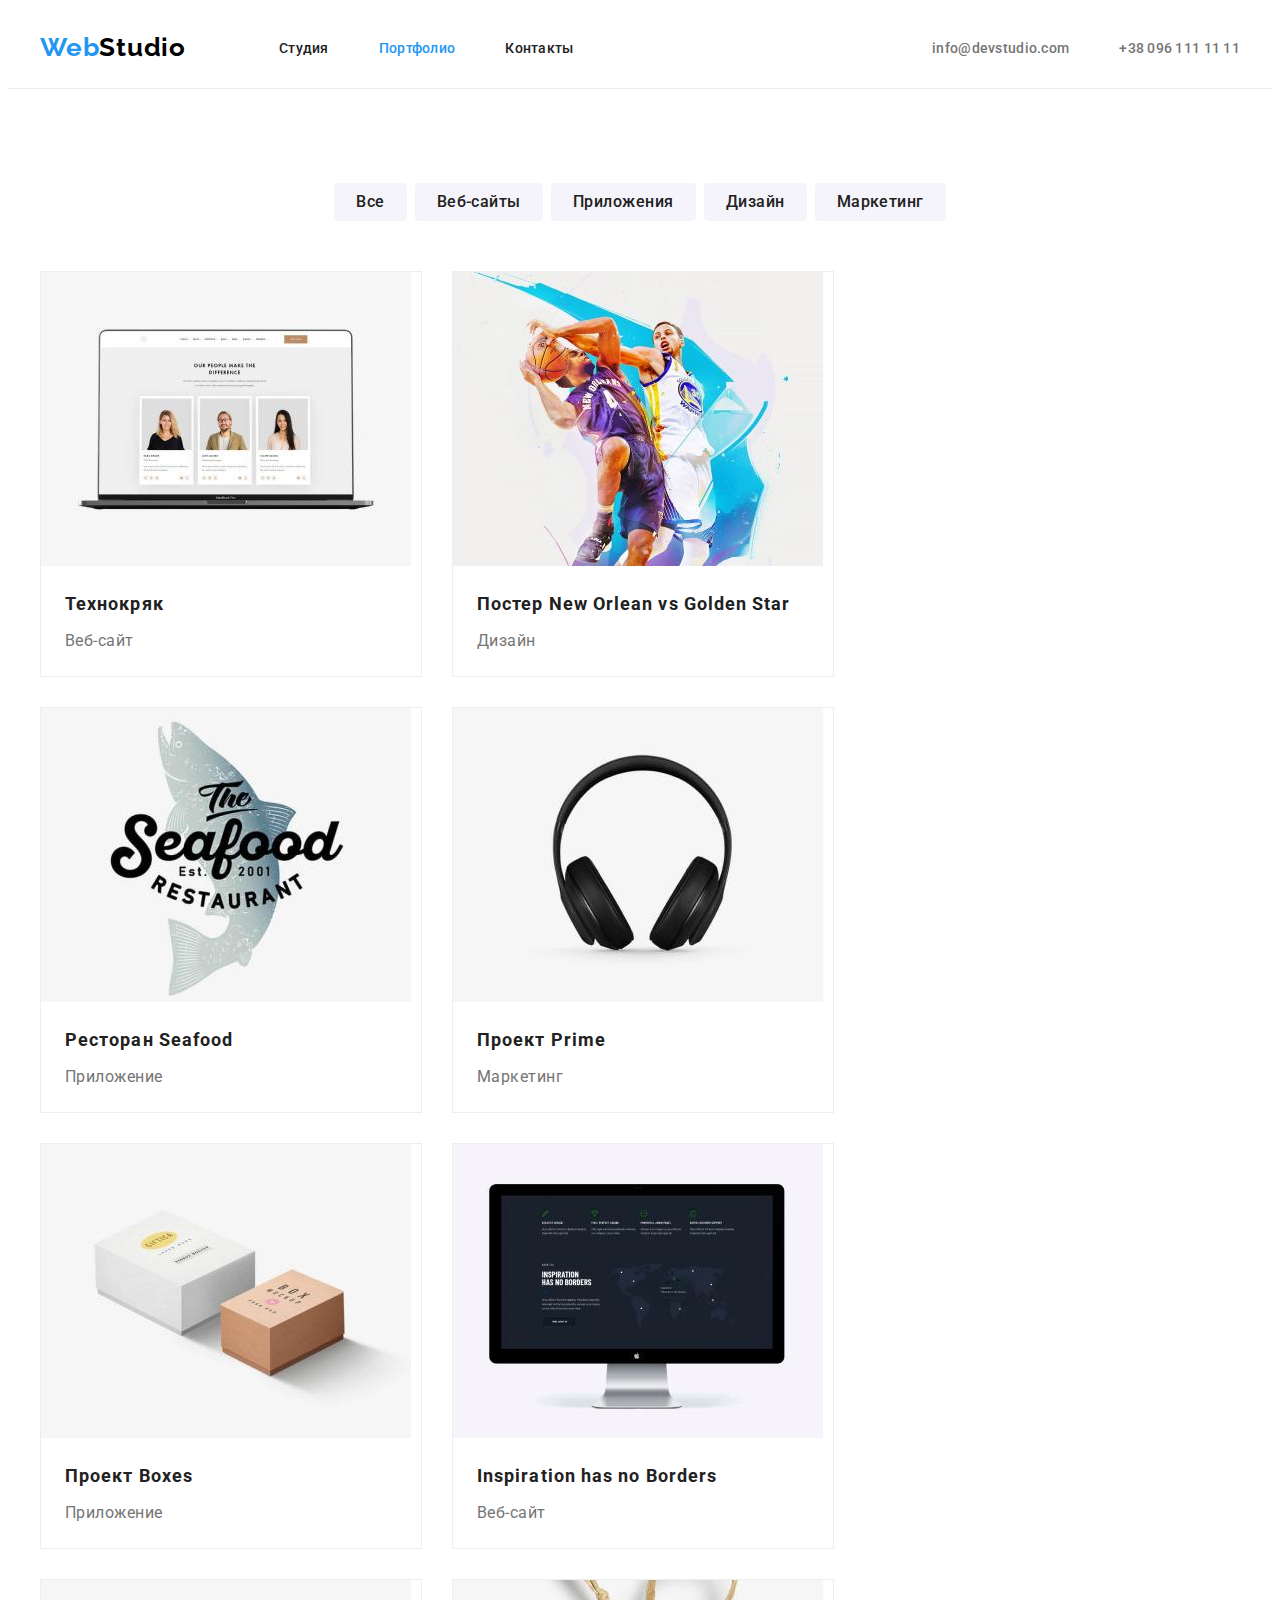
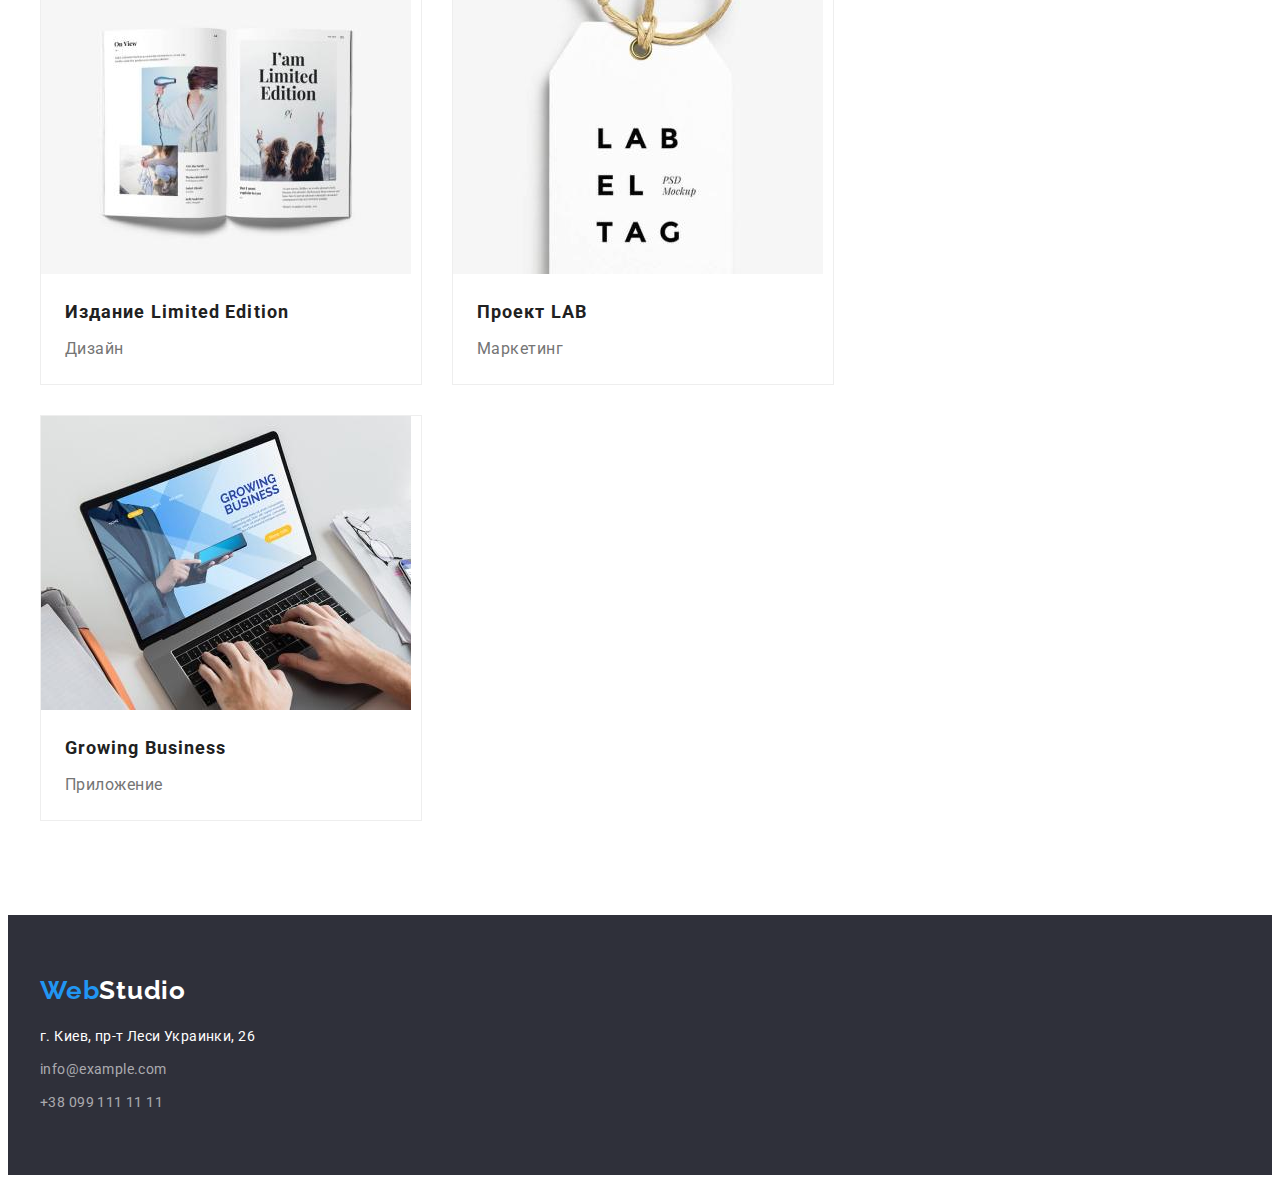
==== portfolio.html @ e5a08b95 "add file to hw3" ====
<!DOCTYPE html>
<html lang="ru">
  <head>
    <meta charset="UTF-8" />
    <meta http-equiv="X-UA-Compatible" content="IE=edge" />
    <meta name="viewport" content="width=device-width, initial-scale=1.0" />
    <title>Portfolio</title>
    <link rel="preconnect" href="https://fonts.googleapis.com" />
    <link rel="preconnect" href="https://fonts.gstatic.com" crossorigin />
    <link
      href="https://fonts.googleapis.com/css2?family=Raleway:wght@700&family=Roboto:wght@400;500;700;900&display=swap"
      rel="stylesheet"
    />
    <link
      rel="stylesheet"
      href="https://cdnjs.cloudflare.com/ajax/libs/modern-normalize/1.1.0/modern-normalize.min.css"
      integrity="sha512-wpPYUAdjBVSE4KJnH1VR1HeZfpl1ub8YT/NKx4PuQ5NmX2tKuGu6U/JRp5y+Y8XG2tV+wKQpNHVUX03MfMFn9Q=="
      crossorigin="anonymous"
      referrerpolicy="no-referrer"
    />
    <link rel="stylesheet" href="./css/style.css" />
  </head>
  <body>
    <header class="header">
      <div class="container header-container">
        <a class="header-logo link" href="./index.html"
          ><span class="header-logo-accent">Web</span>Studio</a
        >
        <nav class="header-nav">
          <ul class="header-nav-list list">
            <li class="header-nav-item">
              <a class="header-nav-link link" href="./index.html">Студия</a>
            </li>
            <li class="header-nav-item">
              <a class="header-nav-link link current" href="./portfolio.html"
                >Портфолио</a
              >
            </li>
            <li class="header-nav-item">
              <a class="header-nav-link link" href="">Контакты</a>
            </li>
          </ul>
        </nav>
        <ul class="header-contact-list list">
          <li class="header-contact-item">
            <a class="header-contact-link link" href="mailto:info@devstudio.com"
              >info@devstudio.com</a
            >
          </li>
          <li class="header-contact-item">
            <a class="header-contact-link link" href="tel:+380961111111"
              >+38 096 111 11 11</a
            >
          </li>
        </ul>
      </div>
    </header>
    <main>
      <section class="portfolio">
        <div class="container">
          <h1 class="visually-hidden">Портфолио</h1>
          <!--Filter-->
          <ul class="portfolio-filter-list list">
            <li class="portfolio-filter-item">
              <button class="portfolio-filter-btn" type="button">Все</button>
            </li>
            <li class="portfolio-filter-item">
              <button class="portfolio-filter-btn" type="button">
                Веб-сайты
              </button>
            </li>
            <li class="portfolio-filter-item">
              <button class="portfolio-filter-btn" type="button">
                Приложения
              </button>
            </li>
            <li class="portfolio-filter-item">
              <button class="portfolio-filter-btn" type="button">Дизайн</button>
            </li>
            <li class="portfolio-filter-item">
              <button class="portfolio-filter-btn" type="button">
                Маркетинг
              </button>
            </li>
          </ul>
          <!--Works list-->
          <ul class="portfolio-work-list list">
            <li class="portfolio-work-item">
              <a class="portfolio-work-link link" href=""
                ><img
                  src="./images/portfolio-webpage.jpg"
                  alt="Ноутбук с изображением веб станицы"
                  width="370"
                  height="294"
              /></a>
              <div class="portfolio-container-text">
                <h2 class="portfolio-work-title">Технокряк</h2>
                <p class="portfolio-work-text">Веб-сайт</p>
              </div>
            </li>
            <li class="portfolio-work-item">
              <a class="portfolio-work-link link" href=""
                ><img
                  src="./images/portfolio-basketball.jpg"
                  alt="Два баскедболиста"
                  width="370"
                  height="294"
              /></a>
              <div class="portfolio-container-text">
                <h2 class="portfolio-work-title">
                  Постер <span lang="en">New Orlean vs Golden Star</span>
                </h2>
                <p class="portfolio-work-text">Дизайн</p>
              </div>
            </li>
            <li class="portfolio-work-item">
              <a class="portfolio-work-link link" href=""
                ><img
                  src="./images/portfolio-seafood.jpg"
                  alt="Логотип ресторана"
                  width="370"
                  height="294"
              /></a>
              <div class="portfolio-container-text">
                <h2 class="portfolio-work-title">
                  Ресторан <span lang="en">Seafood</span>
                </h2>
                <p class="portfolio-work-text">Приложение</p>
              </div>
            </li>
            <li class="portfolio-work-item">
              <a class="portfolio-work-link link" href=""
                ><img
                  src="./images/portfolio-headphones.jpg"
                  alt="Наушники"
                  width="370"
                  height="294"
              /></a>
              <div class="portfolio-container-text">
                <h2 class="portfolio-work-title">
                  Проект <span lang="en">Prime</span>
                </h2>
                <p class="portfolio-work-text">Маркетинг</p>
              </div>
            </li>
            <li class="portfolio-work-item">
              <a class="portfolio-work-link link" href=""
                ><img
                  src="./images/portfolio-boxes.jpg"
                  alt="Две коробки"
                  width="370"
                  height="294"
              /></a>
              <div class="portfolio-container-text">
                <h2 class="portfolio-work-title">
                  Проект <span lang="en">Boxes</span>
                </h2>
                <p class="portfolio-work-text">Приложение</p>
              </div>
            </li>
            <li class="portfolio-work-item">
              <a class="portfolio-work-link link" href=""
                ><img
                  src="./images/portfolio-monitor.jpg"
                  alt="Монитор"
                  width="370"
                  height="294"
              /></a>
              <div class="portfolio-container-text">
                <h2 class="portfolio-work-title" lang="en">
                  Inspiration has no Borders
                </h2>
                <p class="portfolio-work-text">Веб-сайт</p>
              </div>
            </li>
            <li class="portfolio-work-item">
              <a class="portfolio-work-link link" href=""
                ><img
                  src="./images/portfolio-magazine.jpg"
                  alt="Журнал"
                  width="370"
                  height="294"
              /></a>
              <div class="portfolio-container-text">
                <h2 class="portfolio-work-title">
                  Издание <span lang="en">Limited Edition</span>
                </h2>
                <p class="portfolio-work-text">Дизайн</p>
              </div>
            </li>
            <li class="portfolio-work-item">
              <a class="portfolio-work-link link" href=""
                ><img
                  src="./images/portfolio-label.jpg"
                  alt="Ярлык"
                  width="370"
                  height="294"
              /></a>
              <div class="portfolio-container-text">
                <h2 class="portfolio-work-title">
                  Проект <span lang="en">LAB</span>
                </h2>
                <p class="portfolio-work-text">Маркетинг</p>
              </div>
            </li>
            <li class="portfolio-work-item">
              <a class="portfolio-work-link link" href=""
                ><img
                  src="./images/portfolio-notebook.jpg"
                  alt="Ноутбук"
                  width="370"
                  height="294"
              /></a>
              <div class="portfolio-container-text">
                <h2 class="portfolio-work-title" lang="en">Growing Business</h2>
                <p class="portfolio-work-text">Приложение</p>
              </div>
            </li>
          </ul>
        </div>
      </section>
    </main>
    <footer class="footer">
      <div class="container">
        <a class="footer-logo link" href="./index.html"
          ><span class="footer-logo-accent">Web</span>Studio
        </a>
        <address class="footer-address">
          <ul class="footer-list list">
            <li class="footer-item">
              <a
                class="footer-address-link link"
                href="https://goo.gl/maps/RLzgMfpruisoDYnj7"
                target="_blank"
                rel="noopener noreferrer"
                >г. Киев, пр-т Леси Украинки, 26
              </a>
            </li>
            <li class="footer-item">
              <a class="footer-link link" href="mailto:info@example.com"
                >info@example.com</a
              >
            </li>
            <li class="footer-item">
              <a class="footer-link link" href="tel:+380991111111"
                >+38 099 111 11 11</a
              >
            </li>
          </ul>
        </address>
      </div>
    </footer>
  </body>
</html>
---- css/style.css ----
/*-----------VARIABLES-----------*/
:root {
  --accent-logo-color: #2196f3;
  --second-logo-color: #000000;
  --third-logo-color: #ffffff;
  --mine-header-text-color: #212121;
  --second-header-text-color: #757575;
  --mine-title-color: #ffffff;
  --second-title-color: #212121;
  --third-title-color: #212121;
  --main-text-color: #757575;
  --accent-color: #2196f3;
  --button-color: #2196f3;
  --button-second-text-color: #ffffff;
  --button-first-text-color: #212121;
  --mine-background-color: #2f303a;
  --second-background-color: #f5f4fa;
  --card-set-gap: 30px;
}

body {
  font-family: "Roboto", sans-serif;
}

/*-----------RESET STYLE-----------*/

p,
h1,
h2,
h3,
h4,
h5,
h6 {
  margin: 0;
}

ul {
  margin: 0;
  padding: 0;
}

button {
  cursor: pointer;
}

img {
  display: block;
  max-width: 100%;
  height: auto;
}

/*-----------SERVICE CLASS-----------*/

.container {
  width: 1200px;
  padding-left: 15px;
  padding-right: 15px;
  margin: 0 auto;
}

.list {
  list-style: none;
}

.link {
  text-decoration: none;
}

.visually-hidden {
  position: absolute;
  white-space: nowrap;
  width: 1px;
  height: 1px;
  overflow: hidden;
  border: 0;
  padding: 0;
  clip: rect(0 0 0 0);
  clip-path: inset(50%);
  margin: -1px;
}

/*-----------HEADER-----------*/

.header {
  border-bottom: 1px solid #ececec;
}

.header a {
  padding-top: 24px;
  padding-bottom: 25px;
}

.header-container {
  display: flex;
  align-items: center;
}

.header-logo {
  font-family: "Raleway", sans-serif;
  font-weight: 700;
  font-size: 26px;
  line-height: 1.19;
  letter-spacing: 0.03em;
  color: var(--second-logo-color);
  margin-right: 93px;
}

.header-logo-accent {
  color: var(--accent-logo-color);
}

.header-nav-list {
  display: flex;
}

.header-nav-item:not(:last-child) {
  margin-right: 50px;
}

.header-nav-link {
  font-weight: 500;
  font-size: 14px;
  line-height: 1.14;
  letter-spacing: 0.02em;
  color: var(--mine-header-text-color);
}

.header-nav-link:hover,
.header-nav-link:focus {
  color: var(--accent-color);
}

.header-nav-link.current {
  color: var(--accent-color);
}

.header-contact-list {
  display: flex;
  margin-left: auto;
}

.header-contact-item:not(:last-child) {
  margin-right: 50px;
}

.header-contact-link {
  font-weight: 500;
  font-size: 14px;
  line-height: 1.14;
  letter-spacing: 0.02em;
  color: var(--second-header-text-color);
}

.header-contact-link:hover,
.header-contact-link:focus {
  color: var(--accent-color);
}

/*-----------HERO-----------*/

.hero {
  background-color: var(--mine-background-color);
  padding-top: 200px;
  padding-bottom: 200px;
}

.hero-title {
  font-weight: 900;
  font-size: 44px;
  line-height: 1.36;
  text-align: center;
  letter-spacing: 0.06em;
  text-transform: uppercase;
  color: var(--mine-title-color);
  width: 696px;
  margin: 0 auto;
  margin-bottom: 30px;
}

.hero-btn {
  font-family: inherit;
  font-weight: 700;
  font-size: 16px;
  line-height: 1.87;
  display: flex;
  align-items: center;
  text-align: center;
  letter-spacing: 0.06em;
  color: var(--button-second-text-color);
  background-color: var(--button-color);
  box-shadow: 0px 4px 4px rgba(0, 0, 0, 0.15);
  border-radius: 4px;
  border-style: none;
  padding: 10px 32px;
  margin: 0 auto;
}

/*-----------QALITY-----------*/

.quality {
  padding-top: 94px;
  padding-bottom: 94px;
}

.quality-list {
  display: flex;
  flex-wrap: wrap;
  margin-top: calc(-1 * var(--card-set-gap));
  margin-left: calc(-1 * var(--card-set-gap));
}

.quality-item {
  flex-basis: calc(100% / 4 - var(--card-set-gap));
  margin-top: var(--card-set-gap);
  margin-left: var(--card-set-gap);
}

.quality-title {
  font-weight: 700;
  font-size: 14px;
  line-height: 1.14;
  letter-spacing: 0.03em;
  text-transform: uppercase;
  color: var(--third-title-color);
  margin-bottom: 10px;
}

.quality-text {
  font-weight: 400;
  font-size: 14px;
  line-height: 1.71;
  letter-spacing: 0.03em;
  color: var(--main-text-color);
}

/*-----------WORKS-----------*/

.works {
  padding-bottom: 94px;
}

.works-list {
  display: flex;
  flex-wrap: wrap;
  margin-top: calc(-1 * var(--card-set-gap));
  margin-left: calc(-1 * var(--card-set-gap));
}

.works-item {
  flex-basis: calc(100% / 3 - var(--card-set-gap));
  margin-top: var(--card-set-gap);
  margin-left: var(--card-set-gap);
}

.works-title {
  font-weight: 700;
  font-size: 36px;
  line-height: 1.17;
  text-align: center;
  letter-spacing: 0.03em;
  color: var(--second-title-color);
  margin-bottom: 50px;
}

/*-----------TEAM-----------*/

.team {
  background-color: var(--second-background-color);
  padding-top: 94px;
  padding-bottom: 94px;
}

.team-container {
  padding-top: 30px;
  padding-bottom: 30px;
}

.team-title {
  font-weight: 700;
  font-size: 36px;
  line-height: 1.17;
  text-align: center;
  letter-spacing: 0.03em;
  color: var(--second-title-color);
  margin-bottom: 50px;
}

.team-list {
  display: flex;
  flex-wrap: wrap;
  margin-top: calc(-1 * var(--card-set-gap));
  margin-left: calc(-1 * var(--card-set-gap));
}

.team-item {
  flex-basis: calc(100% / 4 - var(--card-set-gap));
  margin-top: var(--card-set-gap);
  margin-left: var(--card-set-gap);
  background-color: #ffffff;
}

.team-list-title {
  font-weight: 500;
  font-size: 16px;
  line-height: 1.19;
  text-align: center;
  letter-spacing: 0.03em;
  color: var(--third-title-color);
  margin-bottom: 10px;
}

.team-list-text {
  font-weight: 400;
  font-size: 16px;
  line-height: 1.19;
  text-align: center;
  letter-spacing: 0.03em;
  color: var(--main-text-color);
}

/*-----------FOOTER-----------*/

.footer {
  background-color: var(--mine-background-color);
  padding-top: 60px;
  padding-bottom: 60px;
}

.footer-logo {
  font-family: "Raleway", sans-serif;
  font-weight: 700;
  font-size: 26px;
  line-height: 1.19;
  letter-spacing: 0.03em;
  color: var(--third-logo-color);
  margin-bottom: 20px;
  display: block;
}

.footer-logo-accent {
  color: var(--accent-logo-color);
}

.footer-item:not(:last-child) {
  margin-bottom: 9px;
}

.footer-address-link {
  font-style: normal;
  font-weight: 400;
  font-size: 14px;
  line-height: 1.71;
  letter-spacing: 0.03em;
  color: #ffffff;
}

.footer-address-link:hover,
.footer-address-link:focus {
  color: var(--accent-color);
}

.footer-link {
  font-style: normal;
  font-weight: 400;
  font-size: 14px;
  line-height: 1.71;
  letter-spacing: 0.03em;
  color: rgba(255, 255, 255, 0.6);
}

.footer-link:hover,
.footer-link:focus {
  color: var(--accent-color);
}

/*-----------PORTFOLIO PAGE-----------*/

/*-----------PORTFOLIO BTN-----------*/

.portfolio {
  padding-top: 94px;
  padding-bottom: 94px;
}

.portfolio-filter-list {
  display: flex;
  justify-content: center;
  margin-bottom: 50px;
}

.portfolio-filter-item:not(:last-child) {
  margin-right: 8px;
}

.portfolio-filter-btn {
  font-family: inherit;
  font-weight: 500;
  font-size: 16px;
  line-height: 1.63;
  text-align: center;
  letter-spacing: 0.03em;
  color: var(--button-first-text-color);
  background-color: #f5f4fa;
  border-radius: 4px;
  border-style: none;
  padding: 6px 22px;
}

.portfolio-filter-btn:hover,
.portfolio-filter-btn:focus {
  color: var(--button-second-text-color);
  background-color: var(--button-color);
}

/*-----------PORTFOLIO WORKS-----------*/

.portfolio-work-list {
  display: flex;
  flex-wrap: wrap;
  margin-top: calc(-1 * var(--card-set-gap));
  margin-left: calc(-1 * var(--card-set-gap));
}

.portfolio-work-item {
  border: 1px solid #eeeeee;
  flex-basis: calc(100% / 3 - var(--card-set-gap));
  margin-top: var(--card-set-gap);
  margin-left: var(--card-set-gap);
}

.portfolio-work-title {
  font-weight: 700;
  font-size: 18px;
  line-height: 2;
  letter-spacing: 0.06em;
  color: var(--second-title-color);
  margin-bottom: 4px;
}

.portfolio-work-text {
  font-weight: 400;
  font-size: 16px;
  line-height: 1.87;
  letter-spacing: 0.03em;
  color: var(--main-text-color);
}

.portfolio-container-text {
  padding: 20px 24px;
}
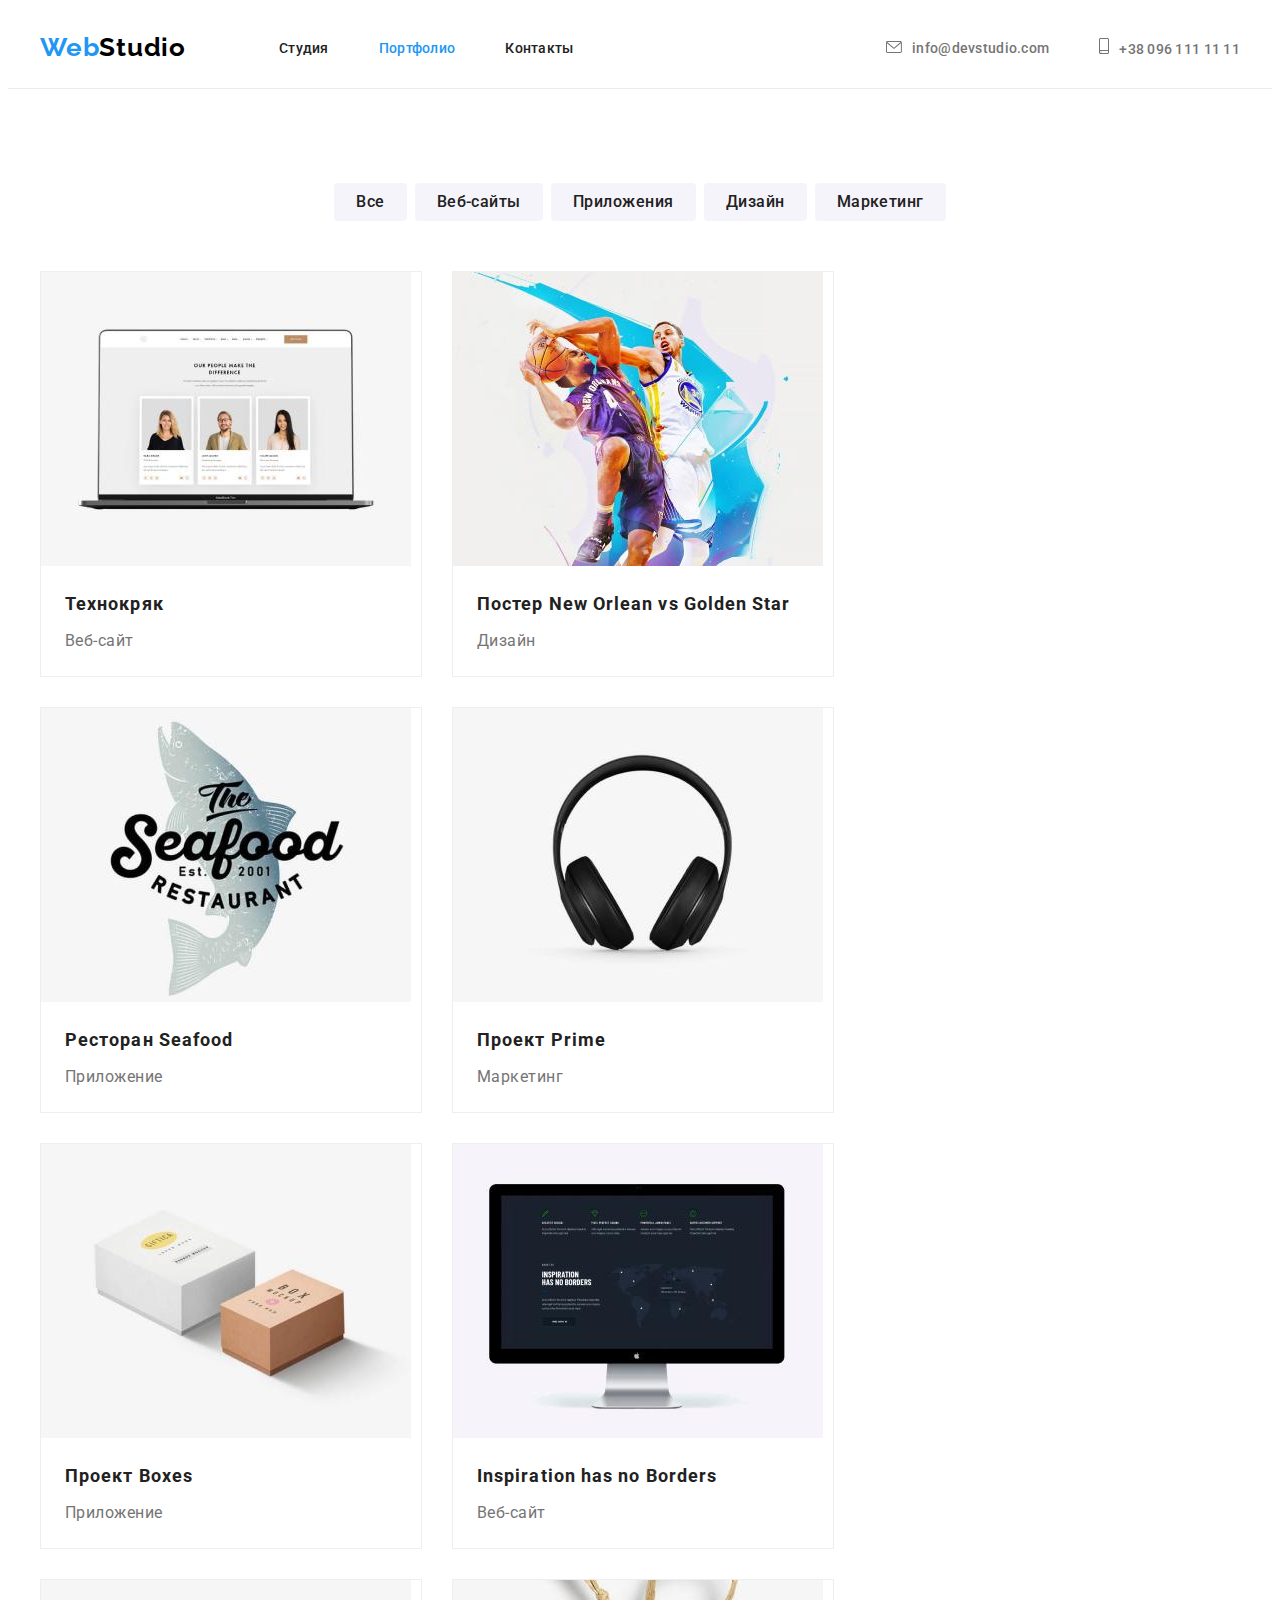
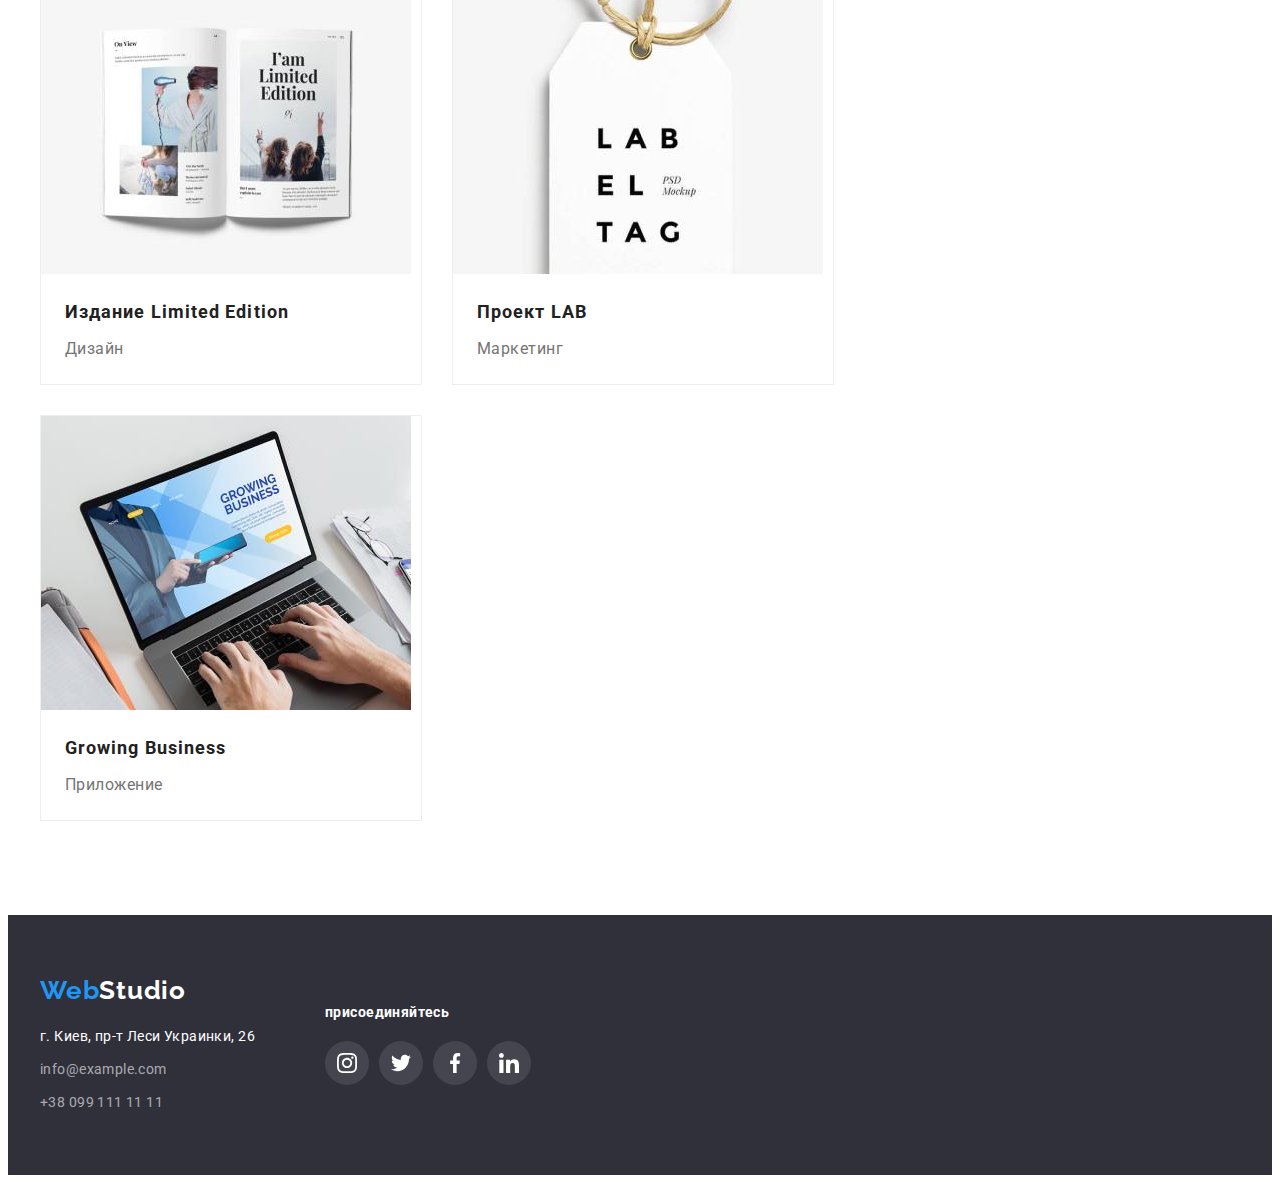
==== commit 669832cc: "add all changes" ====
--- a/portfolio.html
+++ b/portfolio.html
@@ -44,11 +44,15 @@
         <ul class="header-contact-list list">
           <li class="header-contact-item">
             <a class="header-contact-link link" href="mailto:info@devstudio.com"
+              ><svg class="header-icon" width="16" height="12">
+                <use href="./images/icons.svg#icon-envelope"></use></svg
               >info@devstudio.com</a
             >
           </li>
           <li class="header-contact-item">
             <a class="header-contact-link link" href="tel:+380961111111"
+              ><svg class="header-icon" width="10" height="16">
+                <use href="./images/icons.svg#icon-smartphone"></use></svg
               >+38 096 111 11 11</a
             >
           </li>
@@ -222,32 +226,69 @@
     </main>
     <footer class="footer">
       <div class="container">
-        <a class="footer-logo link" href="./index.html"
-          ><span class="footer-logo-accent">Web</span>Studio
-        </a>
-        <address class="footer-address">
-          <ul class="footer-list list">
-            <li class="footer-item">
-              <a
-                class="footer-address-link link"
-                href="https://goo.gl/maps/RLzgMfpruisoDYnj7"
-                target="_blank"
-                rel="noopener noreferrer"
-                >г. Киев, пр-т Леси Украинки, 26
-              </a>
-            </li>
-            <li class="footer-item">
-              <a class="footer-link link" href="mailto:info@example.com"
-                >info@example.com</a
-              >
-            </li>
-            <li class="footer-item">
-              <a class="footer-link link" href="tel:+380991111111"
-                >+38 099 111 11 11</a
-              >
-            </li>
-          </ul>
-        </address>
+        <div class="footer-container">
+          <div class="footer-addres">
+            <a class="footer-logo link" href="./index.html"
+              ><span class="footer-logo-accent">Web</span>Studio
+            </a>
+            <address class="footer-address">
+              <ul class="footer-list list">
+                <li class="footer-item">
+                  <a
+                    class="footer-address-link link"
+                    href="https://goo.gl/maps/RLzgMfpruisoDYnj7"
+                    target="_blank"
+                    rel="noopener noreferrer"
+                    >г. Киев, пр-т Леси Украинки, 26
+                  </a>
+                </li>
+                <li class="footer-item">
+                  <a class="footer-link link" href="mailto:info@example.com"
+                    >info@example.com</a
+                  >
+                </li>
+                <li class="footer-item">
+                  <a class="footer-link link" href="tel:+380991111111"
+                    >+38 099 111 11 11</a
+                  >
+                </li>
+              </ul>
+            </address>
+          </div>
+          <div class="footer-social">
+            <p class="footer-social-text">присоединяйтесь</p>
+            <ul class="footer-social-list list">
+              <li class="footer-social-item">
+                <a class="footer-social-link link" href="">
+                  <svg class="footer-social-icon" width="20" height="20">
+                    <use href="./images/icons.svg#icon-instagram"></use>
+                  </svg>
+                </a>
+              </li>
+              <li class="footer-social-item">
+                <a class="footer-social-link link" href="">
+                  <svg class="footer-social-icon" width="20" height="20">
+                    <use href="./images/icons.svg#icon-twitter"></use>
+                  </svg>
+                </a>
+              </li>
+              <li class="footer-social-item">
+                <a class="footer-social-link link" href="">
+                  <svg class="footer-social-icon" width="20" height="20">
+                    <use href="./images/icons.svg#icon-facebook"></use>
+                  </svg>
+                </a>
+              </li>
+              <li class="footer-social-item">
+                <a class="footer-social-link link" href="">
+                  <svg class="footer-social-icon" width="20" height="20">
+                    <use href="./images/icons.svg#icon-linkedin"></use>
+                  </svg>
+                </a>
+              </li>
+            </ul>
+          </div>
+        </div>
       </div>
     </footer>
   </body>
--- a/css/style.css
+++ b/css/style.css
@@ -15,6 +15,9 @@
   --button-first-text-color: #212121;
   --mine-background-color: #2f303a;
   --second-background-color: #f5f4fa;
+  --icon-main-color: #afb1b8;
+  --icon-second-color: #ffffff;
+  --icon-accent-color: #2196f3;
   --card-set-gap: 30px;
 }
 
@@ -134,6 +137,11 @@
   color: var(--accent-color);
 }
 
+.header-icon {
+  margin-right: 10px;
+  fill: currentColor;
+}
+
 .header-contact-list {
   display: flex;
   margin-left: auto;
@@ -159,9 +167,16 @@
 /*-----------HERO-----------*/
 
 .hero {
-  background-color: var(--mine-background-color);
+  background-color: #c4c4c4;
+  background-image: linear-gradient(
+      rgba(47, 48, 58, 0.4),
+      rgba(47, 48, 58, 0.4)
+    ),
+    url(../images/hero-bg.jpg);
   padding-top: 200px;
   padding-bottom: 200px;
+  margin: 0 auto;
+  max-width: 1600px;
 }
 
 .hero-title {
@@ -209,6 +224,20 @@
   margin-left: calc(-1 * var(--card-set-gap));
 }
 
+.quality-icon-container {
+  margin-bottom: 30px;
+  display: flex;
+  justify-content: center;
+  align-items: center;
+  width: 270px;
+  height: 120px;
+  background-color: #f5f4fa;
+  border-radius: 4px;
+}
+
+.quality-icon {
+}
+
 .quality-item {
   flex-basis: calc(100% / 4 - var(--card-set-gap));
   margin-top: var(--card-set-gap);
@@ -297,6 +326,9 @@
   margin-top: var(--card-set-gap);
   margin-left: var(--card-set-gap);
   background-color: #ffffff;
+  box-shadow: 0px 1px 3px rgba(0, 0, 0, 0.12), 0px 1px 1px rgba(0, 0, 0, 0.14),
+    0px 2px 1px rgba(0, 0, 0, 0.2);
+  border-radius: 0px 0px 4px 4px;
 }
 
 .team-list-title {
@@ -316,6 +348,95 @@
   text-align: center;
   letter-spacing: 0.03em;
   color: var(--main-text-color);
+}
+
+.team-social-list {
+  margin-top: 16px;
+  display: flex;
+  justify-content: center;
+}
+
+.team-social-item {
+  width: 44px;
+  height: 44px;
+}
+
+.team-social-item:not(:last-child) {
+  margin-right: 10px;
+}
+
+.team-social-link {
+  width: 100%;
+  height: 100%;
+  border-radius: 50%;
+  display: flex;
+  align-items: center;
+  justify-content: center;
+  color: var(--icon-main-color);
+}
+
+.team-social-link:hover,
+.team-social-link:focus {
+  background-color: var(--accent-color);
+  color: var(--icon-second-color);
+}
+
+.team-social-icon {
+  fill: currentColor;
+}
+
+/*-----------CLIENT-----------*/
+
+.client {
+  padding-top: 94px;
+  padding-bottom: 94px;
+}
+
+.client-title {
+  font-weight: 700;
+  font-size: 36px;
+  line-height: 1.17;
+  text-align: center;
+  letter-spacing: 0.03em;
+  margin-bottom: 50px;
+}
+
+.client-list {
+  display: flex;
+  align-items: center;
+  justify-content: center;
+  flex-wrap: wrap;
+  margin-top: calc(-1 * var(--card-set-gap));
+  margin-left: calc(-1 * var(--card-set-gap));
+}
+
+.client-item {
+  width: 170px;
+  height: 92px;
+  flex-basis: calc(100% / 6 - var(--card-set-gap));
+  margin-top: var(--card-set-gap);
+  margin-left: var(--card-set-gap);
+}
+
+.client-link {
+  width: 100%;
+  height: 100%;
+  display: flex;
+  align-items: center;
+  justify-content: center;
+  color: var(--icon-main-color);
+  border: 1px solid #afb1b8;
+  border-radius: 4px;
+}
+
+.client-link:hover,
+.client-link:focus {
+  color: var(--icon-accent-color);
+  border: 1px solid var(--accent-color);
+}
+
+.client-icon {
+  fill: currentColor;
 }
 
 /*-----------FOOTER-----------*/
@@ -373,6 +494,59 @@
   color: var(--accent-color);
 }
 
+.footer-container {
+  display: flex;
+  align-items: center;
+}
+
+.footer-addres {
+  margin-right: 70px;
+}
+
+.footer-social-text {
+  font-weight: 700;
+  font-size: 14px;
+  line-height: 1.14;
+  letter-spacing: 0.03em;
+  color: #ffffff;
+  margin-bottom: 20px;
+}
+
+.footer-social-list {
+  display: flex;
+  justify-content: center;
+  align-items: center;
+}
+
+.footer-social-item {
+  width: 44px;
+  height: 44px;
+}
+
+.footer-social-item:not(:last-child) {
+  margin-right: 10px;
+}
+
+.footer-social-link {
+  width: 100%;
+  height: 100%;
+  display: flex;
+  align-items: center;
+  justify-content: center;
+  background: rgba(255, 255, 255, 0.1);
+  border-radius: 50%;
+  color: var(--icon-second-color);
+}
+
+.footer-social-link:hover,
+.footer-social-link:focus {
+  background-color: var(--accent-color);
+}
+
+.footer-social-icon {
+  fill: currentColor;
+}
+
 /*-----------PORTFOLIO PAGE-----------*/
 
 /*-----------PORTFOLIO BTN-----------*/
@@ -410,6 +584,8 @@
 .portfolio-filter-btn:focus {
   color: var(--button-second-text-color);
   background-color: var(--button-color);
+  box-shadow: 0px 3px 1px rgba(0, 0, 0, 0.1), 0px 1px 2px rgba(0, 0, 0, 0.08),
+    0px 2px 2px rgba(0, 0, 0, 0.12);
 }
 
 /*-----------PORTFOLIO WORKS-----------*/
@@ -428,6 +604,11 @@
   margin-left: var(--card-set-gap);
 }
 
+.portfolio-work-item:hover {
+  box-shadow: 0px 1px 1px rgba(0, 0, 0, 0.12), 0px 4px 4px rgba(0, 0, 0, 0.06),
+    1px 4px 6px rgba(0, 0, 0, 0.16);
+}
+
 .portfolio-work-title {
   font-weight: 700;
   font-size: 18px;
